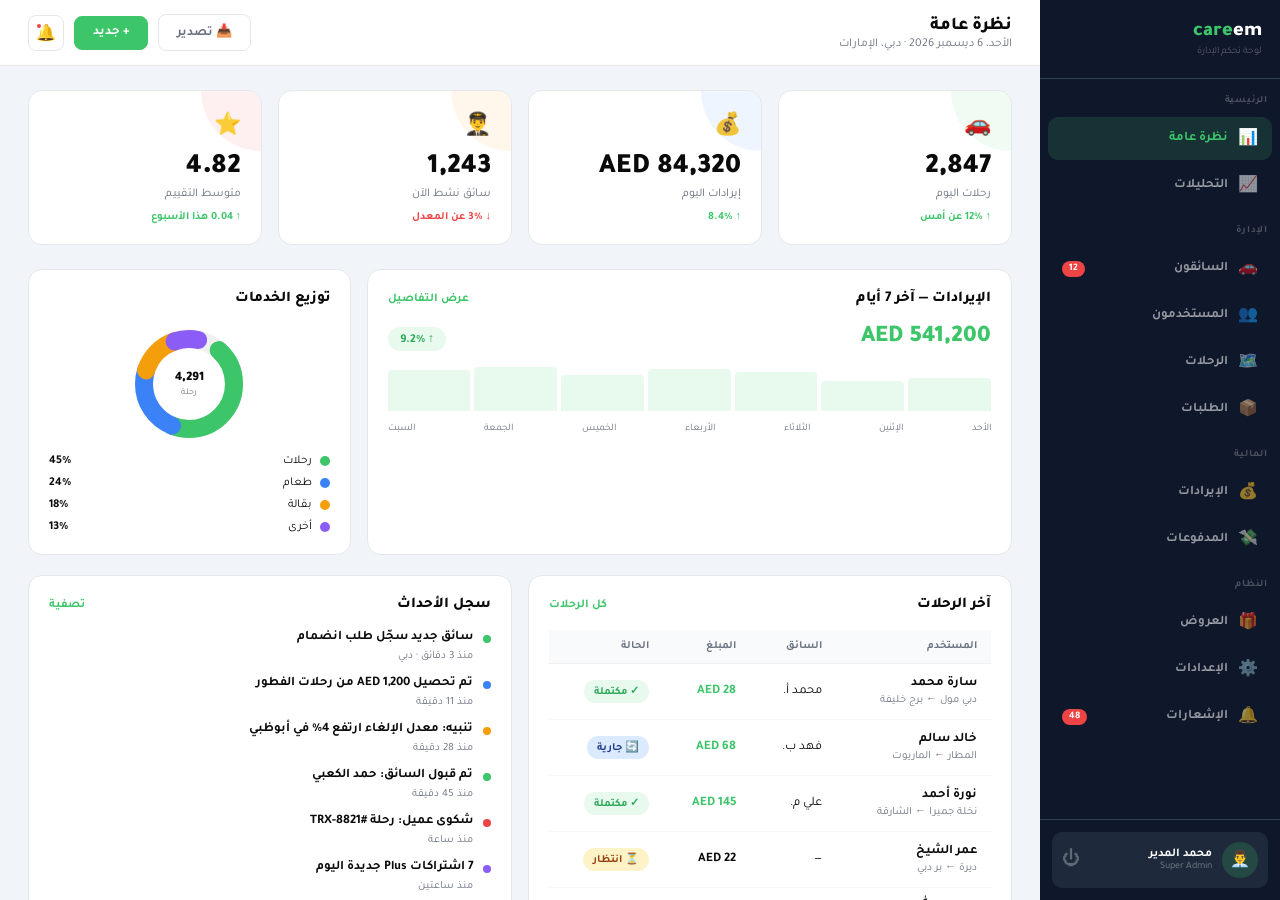
==== admin_dashboard.html @ 0f1fc8d1 "Rebrand from Careem to TaxiTN across all files" ====
<!DOCTYPE html>
<html lang="ar" dir="rtl">

<head>
  <meta charset="UTF-8">
  <meta name="viewport" content="width=device-width, initial-scale=1.0">
  <title>TaxiTN — لوحة تحكم الإدارة</title>
  <link href="https://fonts.googleapis.com/css2?family=Tajawal:wght@400;500;700;800;900&display=swap" rel="stylesheet">
  <style>
    :root {
      --g: #3DC56A;
      --gd: #2aa855;
      --gl: #e8f9ee;
      --bk: #0a0a0a;
      --gr: #6b7280;
      --lt: #f8fafc;
      --wh: #fff;
      --sb: #0f172a;
      --sb2: #1e293b;
      --sb3: #334155;
      --blue: #3b82f6;
      --amber: #f59e0b;
      --red: #ef4444;
      --pu: #8b5cf6;
    }

    * {
      margin: 0;
      padding: 0;
      box-sizing: border-box;
    }

    body {
      font-family: 'Tajawal', sans-serif;
      background: #f1f5f9;
      color: var(--bk);
      display: flex;
      height: 100vh;
      overflow: hidden;
    }

    /* SIDEBAR */
    .sidebar {
      width: 240px;
      background: var(--sb);
      display: flex;
      flex-direction: column;
      flex-shrink: 0;
      overflow-y: auto;
    }

    .sb-logo {
      padding: 20px 18px;
      border-bottom: 1px solid var(--sb3);
    }

    .sb-logo .logo {
      font-size: 20px;
      font-weight: 900;
      color: var(--g);
    }

    .sb-logo .logo span {
      color: #fff;
    }

    .sb-logo small {
      display: block;
      font-size: 10px;
      color: rgba(255, 255, 255, .3);
      margin-top: 2px;
    }

    .sb-section {
      padding: 16px 12px 8px;
      font-size: 10px;
      font-weight: 700;
      color: rgba(255, 255, 255, .25);
      text-transform: uppercase;
      letter-spacing: .8px;
    }

    .sb-item {
      display: flex;
      align-items: center;
      gap: 10px;
      padding: 10px 14px;
      cursor: pointer;
      border-radius: 10px;
      margin: 2px 8px;
      color: rgba(255, 255, 255, .55);
      font-size: 13px;
      font-weight: 600;
      transition: all .2s;
    }

    .sb-item:hover {
      background: var(--sb2);
      color: #fff;
    }

    .sb-item.active {
      background: rgba(61, 197, 106, .15);
      color: var(--g);
    }

    .sb-icon {
      font-size: 16px;
      width: 20px;
      text-align: center;
    }

    .sb-badge {
      margin-right: auto;
      background: #ef4444;
      color: #fff;
      font-size: 10px;
      font-weight: 700;
      padding: 2px 7px;
      border-radius: 50px;
    }

    .sb-bottom {
      margin-top: auto;
      padding: 12px;
      border-top: 1px solid var(--sb3);
    }

    .admin-card {
      display: flex;
      align-items: center;
      gap: 10px;
      padding: 10px;
      background: var(--sb2);
      border-radius: 10px;
    }

    .admin-av {
      width: 36px;
      height: 36px;
      border-radius: 50%;
      background: rgba(61, 197, 106, .2);
      display: flex;
      align-items: center;
      justify-content: center;
      font-size: 16px;
    }

    .admin-info {
      flex: 1;
    }

    .admin-info .an {
      font-size: 12px;
      font-weight: 700;
      color: #fff;
    }

    .admin-info .ar {
      font-size: 10px;
      color: rgba(255, 255, 255, .4);
    }

    /* MAIN */
    .main {
      flex: 1;
      overflow-y: auto;
      display: flex;
      flex-direction: column;
    }

    /* TOPBAR */
    .topbar {
      background: #fff;
      padding: 14px 28px;
      border-bottom: 1px solid #e5e7eb;
      display: flex;
      align-items: center;
      gap: 16px;
      flex-shrink: 0;
      position: sticky;
      top: 0;
      z-index: 10;
    }

    .tb-title {
      font-size: 18px;
      font-weight: 800;
    }

    .tb-sub {
      font-size: 12px;
      color: var(--gr);
    }

    .tb-right {
      margin-right: auto;
      display: flex;
      align-items: center;
      gap: 10px;
    }

    .tb-btn {
      padding: 8px 18px;
      border-radius: 8px;
      border: 1.5px solid #e5e7eb;
      background: #fff;
      font-family: 'Tajawal', sans-serif;
      font-size: 13px;
      font-weight: 700;
      cursor: pointer;
      color: var(--gr);
      transition: all .2s;
    }

    .tb-btn:hover {
      border-color: var(--g);
      color: var(--g);
    }

    .tb-btn.primary {
      background: var(--g);
      color: #fff;
      border-color: var(--g);
    }

    .tb-btn.primary:hover {
      background: var(--gd);
    }

    .notif-btn {
      width: 36px;
      height: 36px;
      border-radius: 8px;
      border: 1.5px solid #e5e7eb;
      background: #fff;
      cursor: pointer;
      display: flex;
      align-items: center;
      justify-content: center;
      font-size: 16px;
      position: relative;
    }

    .notif-dot {
      position: absolute;
      top: 6px;
      left: 6px;
      width: 8px;
      height: 8px;
      border-radius: 50%;
      background: #ef4444;
      border: 2px solid #fff;
    }

    /* CONTENT */
    .content {
      padding: 24px 28px;
      flex: 1;
    }

    /* PANELS */
    .panel {
      display: none;
    }

    .panel.active {
      display: block;
    }

    /* KPI GRID */
    .kpi-grid {
      display: grid;
      grid-template-columns: repeat(4, 1fr);
      gap: 16px;
      margin-bottom: 24px;
    }

    .kpi {
      background: #fff;
      border-radius: 14px;
      padding: 20px;
      border: 1px solid #e5e7eb;
      position: relative;
      overflow: hidden;
    }

    .kpi::before {
      content: '';
      position: absolute;
      top: 0;
      right: 0;
      width: 60px;
      height: 60px;
      border-radius: 0 14px 0 60px;
      opacity: .08;
    }

    .kpi.green::before {
      background: var(--g);
    }

    .kpi.blue::before {
      background: var(--blue);
    }

    .kpi.amber::before {
      background: var(--amber);
    }

    .kpi.red::before {
      background: var(--red);
    }

    .kpi-icon {
      font-size: 22px;
      margin-bottom: 10px;
    }

    .kpi-val {
      font-size: 28px;
      font-weight: 900;
      margin-bottom: 2px;
    }

    .kpi-label {
      font-size: 12px;
      color: var(--gr);
      margin-bottom: 8px;
    }

    .kpi-delta {
      font-size: 11px;
      font-weight: 700;
    }

    .kpi-delta.up {
      color: var(--g);
    }

    .kpi-delta.dn {
      color: var(--red);
    }

    /* GRID 2 COL */
    .grid2 {
      display: grid;
      grid-template-columns: 1fr 1fr;
      gap: 16px;
      margin-bottom: 20px;
    }

    .grid3 {
      display: grid;
      grid-template-columns: 2fr 1fr;
      gap: 16px;
      margin-bottom: 20px;
    }

    /* CARD */
    .card {
      background: #fff;
      border-radius: 14px;
      padding: 20px;
      border: 1px solid #e5e7eb;
    }

    .card-header {
      display: flex;
      align-items: center;
      justify-content: space-between;
      margin-bottom: 16px;
    }

    .card-title {
      font-size: 15px;
      font-weight: 800;
    }

    .card-action {
      font-size: 12px;
      color: var(--g);
      cursor: pointer;
      font-weight: 700;
    }

    /* TABLE */
    table {
      width: 100%;
      border-collapse: collapse;
    }

    th {
      padding: 10px 14px;
      font-size: 11px;
      font-weight: 700;
      color: var(--gr);
      text-align: right;
      border-bottom: 1px solid #f0f0f0;
      text-transform: uppercase;
      background: var(--lt);
    }

    td {
      padding: 12px 14px;
      font-size: 13px;
      border-bottom: 1px solid #f8f8f8;
      vertical-align: middle;
    }

    tr:hover td {
      background: #fafafa;
    }

    tr:last-child td {
      border-bottom: none;
    }

    .tname {
      font-weight: 700;
    }

    .tsub {
      font-size: 11px;
      color: var(--gr);
    }

    /* STATUS BADGES */
    .badge {
      display: inline-flex;
      align-items: center;
      gap: 4px;
      padding: 4px 10px;
      border-radius: 20px;
      font-size: 11px;
      font-weight: 700;
    }

    .badge-green {
      background: var(--gl);
      color: var(--gd);
    }

    .badge-amber {
      background: #fef3c7;
      color: #92400e;
    }

    .badge-red {
      background: #fee2e2;
      color: #991b1b;
    }

    .badge-blue {
      background: #dbeafe;
      color: #1e3a8a;
    }

    .badge-gray {
      background: #f1f5f9;
      color: #475569;
    }

    .badge-dot {
      width: 6px;
      height: 6px;
      border-radius: 50%;
    }

    /* MINI CHART (pure CSS) */
    .mini-chart {
      display: flex;
      align-items: flex-end;
      gap: 4px;
      height: 60px;
      padding: 8px 0;
    }

    .bar {
      background: var(--gl);
      border-radius: 4px 4px 0 0;
      flex: 1;
      min-width: 8px;
      transition: all .3s;
      cursor: pointer;
      position: relative;
    }

    .bar:hover {
      background: var(--g);
    }

    .bar .bv {
      position: absolute;
      top: -18px;
      left: 50%;
      transform: translateX(-50%);
      font-size: 9px;
      font-weight: 700;
      color: var(--g);
      white-space: nowrap;
      display: none;
    }

    .bar:hover .bv {
      display: block;
    }

    /* LINE CHART */
    .line-chart {
      position: relative;
      height: 140px;
      margin: 8px 0;
    }

    .lc-svg {
      width: 100%;
      height: 100%;
    }

    /* ACTIVITY LIST */
    .act-list {
      display: flex;
      flex-direction: column;
      gap: 10px;
    }

    .act-item {
      display: flex;
      align-items: flex-start;
      gap: 10px;
    }

    .act-dot {
      width: 8px;
      height: 8px;
      border-radius: 50%;
      flex-shrink: 0;
      margin-top: 5px;
    }

    .act-info {
      flex: 1;
    }

    .act-info p {
      font-size: 13px;
      font-weight: 600;
      margin-bottom: 1px;
    }

    .act-info span {
      font-size: 11px;
      color: var(--gr);
    }

    /* DONUT */
    .donut-wrap {
      display: flex;
      align-items: center;
      gap: 20px;
    }

    .donut-legend {
      display: flex;
      flex-direction: column;
      gap: 8px;
    }

    .dl-item {
      display: flex;
      align-items: center;
      gap: 8px;
      font-size: 12px;
    }

    .dl-dot {
      width: 10px;
      height: 10px;
      border-radius: 50%;
    }

    /* SEARCH */
    .search-bar {
      display: flex;
      align-items: center;
      gap: 10px;
      margin-bottom: 16px;
    }

    .search-input {
      flex: 1;
      padding: 10px 14px;
      border: 1.5px solid #e5e7eb;
      border-radius: 10px;
      font-family: 'Tajawal', sans-serif;
      font-size: 13px;
      outline: none;
    }

    .search-input:focus {
      border-color: var(--g);
    }

    .filter-btn {
      padding: 10px 16px;
      border: 1.5px solid #e5e7eb;
      border-radius: 10px;
      background: #fff;
      font-family: 'Tajawal', sans-serif;
      font-size: 12px;
      font-weight: 700;
      cursor: pointer;
      color: var(--gr);
    }

    /* DRIVER DETAIL ROW */
    .drv-row {
      display: flex;
      align-items: center;
      gap: 12px;
    }

    .drv-av {
      width: 38px;
      height: 38px;
      border-radius: 50%;
      background: var(--gl);
      display: flex;
      align-items: center;
      justify-content: center;
      font-size: 16px;
      flex-shrink: 0;
    }

    /* ACTIONS */
    .action-dots {
      cursor: pointer;
      padding: 4px 10px;
      border-radius: 6px;
      font-size: 18px;
      color: var(--gr);
      transition: all .2s;
    }

    .action-dots:hover {
      background: var(--lt);
    }

    /* TABS */
    .inner-tabs {
      display: flex;
      gap: 4px;
      margin-bottom: 16px;
      border-bottom: 2px solid #f0f0f0;
      padding-bottom: 0;
    }

    .itab {
      padding: 10px 18px;
      font-family: 'Tajawal', sans-serif;
      font-size: 13px;
      font-weight: 700;
      cursor: pointer;
      color: var(--gr);
      border-bottom: 2px solid transparent;
      margin-bottom: -2px;
      transition: all .2s;
    }

    .itab.on {
      color: var(--g);
      border-bottom-color: var(--g);
    }

    /* FORM in panel */
    .fp-grid {
      display: grid;
      grid-template-columns: 1fr 1fr;
      gap: 14px;
      margin-bottom: 16px;
    }

    .fp {
      display: flex;
      flex-direction: column;
      gap: 5px;
    }

    .fp label {
      font-size: 12px;
      font-weight: 700;
      color: #374151;
    }

    .fp input,
    .fp select {
      padding: 10px 12px;
      border: 1.5px solid #e5e7eb;
      border-radius: 8px;
      font-family: 'Tajawal', sans-serif;
      font-size: 13px;
      outline: none;
    }

    .fp input:focus,
    .fp select:focus {
      border-color: var(--g);
    }

    /* TOAST */
    #toast {
      position: fixed;
      bottom: 20px;
      left: 50%;
      transform: translateX(-50%) translateY(70px);
      background: #111;
      color: #fff;
      padding: 10px 22px;
      border-radius: 50px;
      font-size: 13px;
      font-weight: 600;
      z-index: 9999;
      transition: transform .3s cubic-bezier(.34, 1.56, .64, 1);
    }

    #toast.show {
      transform: translateX(-50%) translateY(0);
    }
  </style>
</head>

<body>

  <div id="toast"></div>

  <!-- SIDEBAR -->
  <nav class="sidebar">
    <div class="sb-logo">
      <div class="logo">care<span>em</span></div>
      <small>لوحة تحكم الإدارة</small>
    </div>

    <div class="sb-section">الرئيسية</div>
    <div class="sb-item active" onclick="goPan(this,'overview')">
      <div class="sb-icon">📊</div>نظرة عامة
    </div>
    <div class="sb-item" onclick="goPan(this,'analytics')">
      <div class="sb-icon">📈</div>التحليلات
    </div>

    <div class="sb-section">الإدارة</div>
    <div class="sb-item" onclick="goPan(this,'drivers')">
      <div class="sb-icon">🚗</div>السائقون<div class="sb-badge">12</div>
    </div>
    <div class="sb-item" onclick="goPan(this,'riders')">
      <div class="sb-icon">👥</div>المستخدمون
    </div>
    <div class="sb-item" onclick="goPan(this,'trips')">
      <div class="sb-icon">🗺️</div>الرحلات
    </div>
    <div class="sb-item" onclick="goPan(this,'orders')">
      <div class="sb-icon">📦</div>الطلبات
    </div>

    <div class="sb-section">المالية</div>
    <div class="sb-item" onclick="goPan(this,'finance')">
      <div class="sb-icon">💰</div>الإيرادات
    </div>
    <div class="sb-item" onclick="goPan(this,'payouts')">
      <div class="sb-icon">💸</div>المدفوعات
    </div>

    <div class="sb-section">النظام</div>
    <div class="sb-item" onclick="goPan(this,'promotions')">
      <div class="sb-icon">🎁</div>العروض
    </div>
    <div class="sb-item" onclick="goPan(this,'settings')">
      <div class="sb-icon">⚙️</div>الإعدادات
    </div>
    <div class="sb-item" onclick="tip('سجل الأحداث — 48 حدث جديد')">
      <div class="sb-icon">🔔</div>الإشعارات<div class="sb-badge">48</div>
    </div>

    <div class="sb-bottom">
      <div class="admin-card">
        <div class="admin-av">👨‍💼</div>
        <div class="admin-info">
          <div class="an">محمد المدير</div>
          <div class="ar">Super Admin</div>
        </div>
        <span style="font-size:18px;color:rgba(255,255,255,.3);cursor:pointer" onclick="tip('تسجيل الخروج...')">⏻</span>
      </div>
    </div>
  </nav>

  <!-- MAIN -->
  <div class="main">

    <!-- TOP BAR -->
    <div class="topbar">
      <div>
        <div class="tb-title" id="panTitle">نظرة عامة</div>
        <div class="tb-sub" id="panDate">الأحد، 5 مايو 2025 · دبي، الإمارات</div>
      </div>
      <div class="tb-right">
        <button class="tb-btn" onclick="tip('تصدير التقرير كـ PDF...')">📥 تصدير</button>
        <button class="tb-btn primary" onclick="tip('إضافة سائق جديد يدوياً')">+ جديد</button>
        <button class="notif-btn" onclick="tip('48 إشعار جديد')">🔔<div class="notif-dot"></div></button>
      </div>
    </div>

    <div class="content">

      <!-- ═══ OVERVIEW ═══ -->
      <div class="panel active" id="pan-overview">
        <div class="kpi-grid">
          <div class="kpi green">
            <div class="kpi-icon">🚗</div>
            <div class="kpi-val">2,847</div>
            <div class="kpi-label">رحلات اليوم</div>
            <div class="kpi-delta up">↑ 12% عن أمس</div>
          </div>
          <div class="kpi blue">
            <div class="kpi-icon">💰</div>
            <div class="kpi-val">AED 84,320</div>
            <div class="kpi-label">إيرادات اليوم</div>
            <div class="kpi-delta up">↑ 8.4%</div>
          </div>
          <div class="kpi amber">
            <div class="kpi-icon">👨‍✈️</div>
            <div class="kpi-val">1,243</div>
            <div class="kpi-label">سائق نشط الآن</div>
            <div class="kpi-delta dn">↓ 3% عن المعدل</div>
          </div>
          <div class="kpi red">
            <div class="kpi-icon">⭐</div>
            <div class="kpi-val">4.82</div>
            <div class="kpi-label">متوسط التقييم</div>
            <div class="kpi-delta up">↑ 0.04 هذا الأسبوع</div>
          </div>
        </div>

        <div class="grid3">
          <div class="card">
            <div class="card-header">
              <div class="card-title">الإيرادات — آخر 7 أيام</div>
              <div class="card-action" onclick="goPan(null,'analytics')">عرض التفاصيل</div>
            </div>
            <div style="display:flex;justify-content:space-between;align-items:center;margin-bottom:6px">
              <span style="font-size:24px;font-weight:900;color:var(--g)">AED 541,200</span>
              <span
                style="font-size:12px;background:var(--gl);color:var(--gd);padding:4px 12px;border-radius:20px;font-weight:700">↑
                9.2%</span>
            </div>
            <div class="mini-chart" id="revenueChart"></div>
            <div style="display:flex;justify-content:space-between;font-size:10px;color:var(--gr);margin-top:4px">
              <span>الأحد</span><span>الإثنين</span><span>الثلاثاء</span><span>الأربعاء</span><span>الخميس</span><span>الجمعة</span><span>السبت</span>
            </div>
          </div>
          <div class="card">
            <div class="card-header">
              <div class="card-title">توزيع الخدمات</div>
            </div>
            <div class="donut-wrap" style="flex-direction:column;align-items:flex-start;gap:10px">
              <svg width="120" height="120" viewBox="0 0 120 120" style="margin:0 auto">
                <circle cx="60" cy="60" r="45" fill="none" stroke="#f0f0f0" stroke-width="18" />
                <circle cx="60" cy="60" r="45" fill="none" stroke="#3DC56A" stroke-width="18" stroke-dasharray="127 156"
                  stroke-dashoffset="39" stroke-linecap="round" />
                <circle cx="60" cy="60" r="45" fill="none" stroke="#3b82f6" stroke-width="18" stroke-dasharray="67 216"
                  stroke-dashoffset="-88" stroke-linecap="round" />
                <circle cx="60" cy="60" r="45" fill="none" stroke="#f59e0b" stroke-width="18" stroke-dasharray="42 241"
                  stroke-dashoffset="-155" stroke-linecap="round" />
                <circle cx="60" cy="60" r="45" fill="none" stroke="#8b5cf6" stroke-width="18" stroke-dasharray="24 259"
                  stroke-dashoffset="-197" stroke-linecap="round" />
                <text x="60" y="56" text-anchor="middle" font-size="13" font-weight="900" fill="#0a0a0a"
                  font-family="Tajawal">4,291</text>
                <text x="60" y="70" text-anchor="middle" font-size="9" fill="#6b7280" font-family="Tajawal">رحلة</text>
              </svg>
              <div class="donut-legend" style="width:100%">
                <div class="dl-item">
                  <div class="dl-dot" style="background:#3DC56A"></div><span
                    style="flex:1">رحلات</span><strong>45%</strong>
                </div>
                <div class="dl-item">
                  <div class="dl-dot" style="background:#3b82f6"></div><span
                    style="flex:1">طعام</span><strong>24%</strong>
                </div>
                <div class="dl-item">
                  <div class="dl-dot" style="background:#f59e0b"></div><span
                    style="flex:1">بقالة</span><strong>18%</strong>
                </div>
                <div class="dl-item">
                  <div class="dl-dot" style="background:#8b5cf6"></div><span
                    style="flex:1">أخرى</span><strong>13%</strong>
                </div>
              </div>
            </div>
          </div>
        </div>

        <div class="grid2">
          <div class="card">
            <div class="card-header">
              <div class="card-title">آخر الرحلات</div>
              <div class="card-action" onclick="goPan(null,'trips')">كل الرحلات</div>
            </div>
            <table>
              <thead>
                <tr>
                  <th>المستخدم</th>
                  <th>السائق</th>
                  <th>المبلغ</th>
                  <th>الحالة</th>
                </tr>
              </thead>
              <tbody>
                <tr>
                  <td>
                    <div class="tname">سارة محمد</div>
                    <div class="tsub">دبي مول ← برج خليفة</div>
                  </td>
                  <td>محمد أ.</td>
                  <td style="font-weight:700;color:var(--g)">AED 28</td>
                  <td><span class="badge badge-green">✓ مكتملة</span></td>
                </tr>
                <tr>
                  <td>
                    <div class="tname">خالد سالم</div>
                    <div class="tsub">المطار ← الماريوت</div>
                  </td>
                  <td>فهد ب.</td>
                  <td style="font-weight:700;color:var(--g)">AED 68</td>
                  <td><span class="badge badge-blue">🔄 جارية</span></td>
                </tr>
                <tr>
                  <td>
                    <div class="tname">نورة أحمد</div>
                    <div class="tsub">نخلة جميرا ← الشارقة</div>
                  </td>
                  <td>علي م.</td>
                  <td style="font-weight:700;color:var(--g)">AED 145</td>
                  <td><span class="badge badge-green">✓ مكتملة</span></td>
                </tr>
                <tr>
                  <td>
                    <div class="tname">عمر الشيخ</div>
                    <div class="tsub">ديرة ← بر دبي</div>
                  </td>
                  <td>—</td>
                  <td style="font-weight:700">AED 22</td>
                  <td><span class="badge badge-amber">⏳ انتظار</span></td>
                </tr>
                <tr>
                  <td>
                    <div class="tname">ريم عبدالله</div>
                    <div class="tsub">JBR ← داون تاون</div>
                  </td>
                  <td>سعيد ز.</td>
                  <td style="font-weight:700;color:var(--red)">AED 34</td>
                  <td><span class="badge badge-red">✕ ملغاة</span></td>
                </tr>
              </tbody>
            </table>
          </div>
          <div class="card">
            <div class="card-header">
              <div class="card-title">سجل الأحداث</div>
              <div class="card-action" onclick="tip('تصفية الأحداث')">تصفية</div>
            </div>
            <div class="act-list">
              <div class="act-item">
                <div class="act-dot" style="background:var(--g)"></div>
                <div class="act-info">
                  <p>سائق جديد سجّل طلب انضمام</p><span>منذ 3 دقائق · دبي</span>
                </div>
              </div>
              <div class="act-item">
                <div class="act-dot" style="background:var(--blue)"></div>
                <div class="act-info">
                  <p>تم تحصيل AED 1,200 من رحلات الفطور</p><span>منذ 11 دقيقة</span>
                </div>
              </div>
              <div class="act-item">
                <div class="act-dot" style="background:var(--amber)"></div>
                <div class="act-info">
                  <p>تنبيه: معدل الإلغاء ارتفع 4% في أبوظبي</p><span>منذ 28 دقيقة</span>
                </div>
              </div>
              <div class="act-item">
                <div class="act-dot" style="background:var(--g)"></div>
                <div class="act-info">
                  <p>تم قبول السائق: حمد الكعبي</p><span>منذ 45 دقيقة</span>
                </div>
              </div>
              <div class="act-item">
                <div class="act-dot" style="background:var(--red)"></div>
                <div class="act-info">
                  <p>شكوى عميل: رحلة #TRX-8821</p><span>منذ ساعة</span>
                </div>
              </div>
              <div class="act-item">
                <div class="act-dot" style="background:var(--pu)"></div>
                <div class="act-info">
                  <p>7 اشتراكات Plus جديدة اليوم</p><span>منذ ساعتين</span>
                </div>
              </div>
            </div>
          </div>
        </div>
      </div>

      <!-- ═══ DRIVERS ═══ -->
      <div class="panel" id="pan-drivers">
        <div style="display:grid;grid-template-columns:repeat(4,1fr);gap:12px;margin-bottom:20px">
          <div class="kpi green">
            <div class="kpi-icon">✅</div>
            <div class="kpi-val">1,243</div>
            <div class="kpi-label">سائق نشط</div>
          </div>
          <div class="kpi amber">
            <div class="kpi-icon">⏳</div>
            <div class="kpi-val">47</div>
            <div class="kpi-label">بانتظار المراجعة</div>
          </div>
          <div class="kpi red">
            <div class="kpi-icon">🚫</div>
            <div class="kpi-val">12</div>
            <div class="kpi-label">موقوف</div>
          </div>
          <div class="kpi blue">
            <div class="kpi-icon">📋</div>
            <div class="kpi-val">8</div>
            <div class="kpi-label">وثائق منتهية</div>
          </div>
        </div>

        <div class="inner-tabs">
          <div class="itab on" onclick="filterDrv(this,'all')">الكل (1,310)</div>
          <div class="itab" onclick="filterDrv(this,'pending')">بانتظار القبول (47)</div>
          <div class="itab" onclick="filterDrv(this,'active')">نشط (1,243)</div>
          <div class="itab" onclick="filterDrv(this,'suspended')">موقوف (12)</div>
          <div class="itab" onclick="filterDrv(this,'expired')">وثائق منتهية (8)</div>
        </div>

        <div class="search-bar">
          <input class="search-input" placeholder="🔍 ابحث باسم السائق أو رقم الهاتف أو اللوحة..." id="drvSearch"
            oninput="renderDrivers()">
          <button class="filter-btn" onclick="tip('فتح خيارات التصفية')">🔧 تصفية</button>
          <button class="filter-btn" onclick="tip('تصدير قائمة السائقين')">📥 تصدير</button>
        </div>

        <div class="card" style="padding:0;overflow:hidden">
          <table>
            <thead>
              <tr>
                <th>السائق</th>
                <th>المركبة</th>
                <th>التقييم</th>
                <th>الرحلات</th>
                <th>الأرباح (هذا الشهر)</th>
                <th>الحالة</th>
                <th>إجراء</th>
              </tr>
            </thead>
            <tbody id="drvTable"></tbody>
          </table>
        </div>
      </div>

      <!-- ═══ TRIPS ═══ -->
      <div class="panel" id="pan-trips">
        <div style="display:grid;grid-template-columns:repeat(4,1fr);gap:12px;margin-bottom:20px">
          <div class="kpi green">
            <div class="kpi-icon">✅</div>
            <div class="kpi-val">2,847</div>
            <div class="kpi-label">مكتملة اليوم</div>
          </div>
          <div class="kpi blue">
            <div class="kpi-icon">🔄</div>
            <div class="kpi-val">142</div>
            <div class="kpi-label">جارية الآن</div>
          </div>
          <div class="kpi amber">
            <div class="kpi-icon">⏳</div>
            <div class="kpi-val">23</div>
            <div class="kpi-label">بانتظار سائق</div>
          </div>
          <div class="kpi red">
            <div class="kpi-icon">✕</div>
            <div class="kpi-val">89</div>
            <div class="kpi-label">ملغاة</div>
          </div>
        </div>
        <div class="search-bar">
          <input class="search-input" placeholder="🔍 ابحث برقم الرحلة أو اسم المستخدم...">
          <button class="filter-btn" onclick="tip('تصفية حسب التاريخ')">📅 التاريخ</button>
          <button class="filter-btn" onclick="tip('تصفية حسب المدينة')">🏙 المدينة</button>
        </div>
        <div class="card" style="padding:0;overflow:hidden">
          <table>
            <thead>
              <tr>
                <th>رقم الرحلة</th>
                <th>المستخدم</th>
                <th>السائق</th>
                <th>من → إلى</th>
                <th>المسافة</th>
                <th>المبلغ</th>
                <th>الحالة</th>
              </tr>
            </thead>
            <tbody>
              <tr>
                <td style="font-family:monospace;color:var(--gr)">#TRX-9142</td>
                <td>سارة محمد</td>
                <td>محمد الأحمدي</td>
                <td style="font-size:12px">دبي مول → برج خليفة</td>
                <td>2.1 كم</td>
                <td style="font-weight:700;color:var(--g)">AED 28</td>
                <td><span class="badge badge-green">مكتملة</span></td>
              </tr>
              <tr>
                <td style="font-family:monospace;color:var(--gr)">#TRX-9141</td>
                <td>خالد سالم</td>
                <td>فهد البلوشي</td>
                <td style="font-size:12px">المطار → الماريوت</td>
                <td>18.4 كم</td>
                <td style="font-weight:700;color:var(--g)">AED 68</td>
                <td><span class="badge badge-blue">جارية</span></td>
              </tr>
              <tr>
                <td style="font-family:monospace;color:var(--gr)">#TRX-9140</td>
                <td>نورة أحمد</td>
                <td>علي المنصور</td>
                <td style="font-size:12px">نخلة جميرا → الشارقة</td>
                <td>38.7 كم</td>
                <td style="font-weight:700;color:var(--g)">AED 145</td>
                <td><span class="badge badge-green">مكتملة</span></td>
              </tr>
              <tr>
                <td style="font-family:monospace;color:var(--gr)">#TRX-9139</td>
                <td>عمر الشيخ</td>
                <td>—</td>
                <td style="font-size:12px">ديرة → بر دبي</td>
                <td>5.2 كم</td>
                <td style="font-weight:700">AED 22</td>
                <td><span class="badge badge-amber">انتظار</span></td>
              </tr>
              <tr>
                <td style="font-family:monospace;color:var(--gr)">#TRX-9138</td>
                <td>ريم عبدالله</td>
                <td>سعيد الزهراني</td>
                <td style="font-size:12px">JBR → داون تاون</td>
                <td>8.9 كم</td>
                <td style="font-weight:700;color:var(--red)">AED 34</td>
                <td><span class="badge badge-red">ملغاة</span></td>
              </tr>
            </tbody>
          </table>
        </div>
      </div>

      <!-- ═══ FINANCE ═══ -->
      <div class="panel" id="pan-finance">
        <div style="display:grid;grid-template-columns:repeat(4,1fr);gap:12px;margin-bottom:20px">
          <div class="kpi green">
            <div class="kpi-icon">💰</div>
            <div class="kpi-val">AED 2.1M</div>
            <div class="kpi-label">إيرادات الشهر</div>
            <div class="kpi-delta up">↑ 14.2%</div>
          </div>
          <div class="kpi blue">
            <div class="kpi-icon">💸</div>
            <div class="kpi-val">AED 1.47M</div>
            <div class="kpi-label">مدفوعات السائقين</div>
          </div>
          <div class="kpi amber">
            <div class="kpi-icon">📊</div>
            <div class="kpi-val">AED 630K</div>
            <div class="kpi-label">صافي الربح</div>
            <div class="kpi-delta up">↑ 8.1%</div>
          </div>
          <div class="kpi red">
            <div class="kpi-icon">⚠️</div>
            <div class="kpi-val">AED 12,400</div>
            <div class="kpi-label">المبالغ المسترجعة</div>
            <div class="kpi-delta dn">↑ 2.3%</div>
          </div>
        </div>
        <div class="card">
          <div class="card-header">
            <div class="card-title">ملخص الإيرادات الشهرية</div>
            <div class="card-action" onclick="tip('تصدير التقرير المالي')">📥 تصدير</div>
          </div>
          <table>
            <thead>
              <tr>
                <th>الخدمة</th>
                <th>عدد المعاملات</th>
                <th>إجمالي الإيراد</th>
                <th>عمولة كريم</th>
                <th>النمو</th>
              </tr>
            </thead>
            <tbody>
              <tr>
                <td>
                  <div class="drv-row"><span>🚗</span>
                    <div>
                      <div class="tname">رحلات</div>
                    </div>
                  </div>
                </td>
                <td>84,210</td>
                <td style="font-weight:700;color:var(--g)">AED 945K</td>
                <td>AED 189K</td>
                <td><span class="badge badge-green">↑ 12%</span></td>
              </tr>
              <tr>
                <td>
                  <div class="drv-row"><span>🍔</span>
                    <div>
                      <div class="tname">طعام</div>
                    </div>
                  </div>
                </td>
                <td>42,800</td>
                <td style="font-weight:700;color:var(--g)">AED 687K</td>
                <td>AED 103K</td>
                <td><span class="badge badge-green">↑ 22%</span></td>
              </tr>
              <tr>
                <td>
                  <div class="drv-row"><span>🛒</span>
                    <div>
                      <div class="tname">بقالة</div>
                    </div>
                  </div>
                </td>
                <td>28,400</td>
                <td style="font-weight:700;color:var(--g)">AED 312K</td>
                <td>AED 47K</td>
                <td><span class="badge badge-green">↑ 35%</span></td>
              </tr>
              <tr>
                <td>
                  <div class="drv-row"><span>⭐</span>
                    <div>
                      <div class="tname">Plus اشتراكات</div>
                    </div>
                  </div>
                </td>
                <td>3,200</td>
                <td style="font-weight:700;color:var(--g)">AED 156K</td>
                <td>AED 156K</td>
                <td><span class="badge badge-green">↑ 8%</span></td>
              </tr>
              <tr style="font-weight:900">
                <td>الإجمالي</td>
                <td>158,610</td>
                <td style="color:var(--g);font-size:16px">AED 2.1M</td>
                <td>AED 495K</td>
                <td><span class="badge badge-green">↑ 14.2%</span></td>
              </tr>
            </tbody>
          </table>
        </div>
      </div>

      <!-- ═══ PROMOTIONS ═══ -->
      <div class="panel" id="pan-promotions">
        <div class="card" style="margin-bottom:16px">
          <div class="card-header">
            <div class="card-title">إضافة عرض ترويجي</div>
          </div>
          <div class="fp-grid">
            <div class="fp"><label>اسم العرض</label><input type="text" placeholder="خصم رمضان 2025"></div>
            <div class="fp"><label>نوع الخصم</label><select>
                <option>نسبة مئوية %</option>
                <option>مبلغ ثابت AED</option>
                <option>توصيل مجاني</option>
              </select></div>
            <div class="fp"><label>قيمة الخصم</label><input type="number" placeholder="20"></div>
            <div class="fp"><label>كود الخصم</label><input type="text" placeholder="RAMADAN25"></div>
            <div class="fp"><label>تاريخ البداية</label><input type="date"></div>
            <div class="fp"><label>تاريخ النهاية</label><input type="date"></div>
            <div class="fp"><label>الخدمة</label><select>
                <option>الكل</option>
                <option>رحلات</option>
                <option>طعام</option>
                <option>بقالة</option>
              </select></div>
            <div class="fp"><label>الحد الأقصى للاستخدام</label><input type="number" placeholder="1000"></div>
          </div>
          <button class="tb-btn primary" onclick="tip('تم إنشاء العرض الترويجي بنجاح!')">+ إضافة العرض</button>
        </div>
        <div class="card" style="padding:0;overflow:hidden">
          <div class="card-header" style="padding:16px 20px">
            <div class="card-title">العروض الفعالة</div>
          </div>
          <table>
            <thead>
              <tr>
                <th>الكود</th>
                <th>نوع الخصم</th>
                <th>الخدمة</th>
                <th>الاستخدام</th>
                <th>تنتهي في</th>
                <th>الحالة</th>
                <th>إجراء</th>
              </tr>
            </thead>
            <tbody>
              <tr>
                <td style="font-family:monospace;font-weight:700;color:var(--pu)">WELCOME50</td>
                <td>50%</td>
                <td>الكل</td>
                <td>8,420 / 10,000</td>
                <td>31 مايو</td>
                <td><span class="badge badge-green">فعّال</span></td>
                <td><span class="action-dots" onclick="tip('تعديل العرض WELCOME50')">⋮</span></td>
              </tr>
              <tr>
                <td style="font-family:monospace;font-weight:700;color:var(--pu)">FOOD30</td>
                <td>AED 30</td>
                <td>طعام</td>
                <td>2,100 / 5,000</td>
                <td>15 مايو</td>
                <td><span class="badge badge-green">فعّال</span></td>
                <td><span class="action-dots" onclick="tip('تعديل العرض FOOD30')">⋮</span></td>
              </tr>
              <tr>
                <td style="font-family:monospace;font-weight:700;color:var(--gr)">SUMMER22</td>
                <td>20%</td>
                <td>رحلات</td>
                <td>12,000 / 12,000</td>
                <td>منتهي</td>
                <td><span class="badge badge-gray">منتهي</span></td>
                <td><span class="action-dots" onclick="tip('إعادة تفعيل SUMMER22')">⋮</span></td>
              </tr>
            </tbody>
          </table>
        </div>
      </div>

      <!-- ═══ SETTINGS ═══ -->
      <div class="panel" id="pan-settings">
        <div class="grid2">
          <div class="card">
            <div class="card-title" style="margin-bottom:16px">إعدادات التسعير</div>
            <div class="fp-grid" style="grid-template-columns:1fr">
              <div class="fp"><label>سعر الكيلومتر — GO</label><input type="number" value="2.5" step="0.1"></div>
              <div class="fp"><label>سعر الكيلومتر — Business</label><input type="number" value="4.0" step="0.1"></div>
              <div class="fp"><label>رسوم الحجز الثابتة</label><input type="number" value="3" step="0.5"></div>
              <div class="fp"><label>الحد الأدنى للرحلة (AED)</label><input type="number" value="12"></div>
              <div class="fp"><label>عمولة كريم (%)</label><input type="number" value="20"></div>
            </div>
            <button class="tb-btn primary" onclick="tip('تم حفظ إعدادات التسعير')">💾 حفظ</button>
          </div>
          <div class="card">
            <div class="card-title" style="margin-bottom:16px">إعدادات النظام</div>
            <div class="fp-grid" style="grid-template-columns:1fr">
              <div class="fp"><label>الحد الأقصى للتوصيل (كم)</label><input type="number" value="50"></div>
              <div class="fp"><label>وقت انتهاء الطلب (دقائق)</label><input type="number" value="15"></div>
              <div class="fp"><label>تقييم إيقاف السائق</label><input type="number" value="3.5" step="0.1"></div>
              <div class="fp"><label>الوضع</label><select>
                  <option>إنتاج (Production)</option>
                  <option>اختبار (Staging)</option>
                </select></div>
            </div>
            <button class="tb-btn primary" onclick="tip('تم حفظ إعدادات النظام')">💾 حفظ</button>
          </div>
        </div>
      </div>

      <!-- ═══ ANALYTICS ═══ -->
      <div class="panel" id="pan-analytics">
        <div style="display:grid;grid-template-columns:repeat(3,1fr);gap:12px;margin-bottom:20px">
          <div class="kpi green">
            <div class="kpi-icon">📈</div>
            <div class="kpi-val">+14.2%</div>
            <div class="kpi-label">نمو الإيراد</div>
          </div>
          <div class="kpi blue">
            <div class="kpi-icon">👤</div>
            <div class="kpi-val">4,210</div>
            <div class="kpi-label">مستخدم جديد هذا الشهر</div>
          </div>
          <div class="kpi amber">
            <div class="kpi-icon">🔄</div>
            <div class="kpi-val">68%</div>
            <div class="kpi-label">معدل الاحتفاظ</div>
          </div>
        </div>
        <div class="card">
          <div class="card-header">
            <div class="card-title">الرحلات اليومية — آخر 30 يوم</div>
          </div>
          <div class="mini-chart" id="analyticsChart" style="height:100px"></div>
        </div>
        <div class="grid2" style="margin-top:16px">
          <div class="card">
            <div class="card-title" style="margin-bottom:14px">أعلى المناطق طلباً</div>
            <table>
              <thead>
                <tr>
                  <th>المنطقة</th>
                  <th>الرحلات</th>
                  <th>الإيراد</th>
                </tr>
              </thead>
              <tbody>
                <tr>
                  <td>داون تاون دبي</td>
                  <td>8,420</td>
                  <td style="color:var(--g);font-weight:700">AED 210K</td>
                </tr>
                <tr>
                  <td>دبي مارينا</td>
                  <td>6,100</td>
                  <td style="color:var(--g);font-weight:700">AED 162K</td>
                </tr>
                <tr>
                  <td>ديرة</td>
                  <td>4,800</td>
                  <td style="color:var(--g);font-weight:700">AED 96K</td>
                </tr>
                <tr>
                  <td>الشارقة</td>
                  <td>3,200</td>
                  <td style="color:var(--g);font-weight:700">AED 80K</td>
                </tr>
              </tbody>
            </table>
          </div>
          <div class="card">
            <div class="card-title" style="margin-bottom:14px">أوقات الذروة</div>
            <div class="mini-chart" id="peakChart" style="height:80px"></div>
            <div style="display:flex;justify-content:space-between;font-size:10px;color:var(--gr);margin-top:4px">
              <span>12ص</span><span>3ص</span><span>6ص</span><span>9ص</span><span>12ظ</span><span>3م</span><span>6م</span><span>9م</span>
            </div>
          </div>
        </div>
      </div>

      <!-- ═══ OTHER PANELS ═══ -->
      <div class="panel" id="pan-riders">
        <div class="card">
          <div class="card-title" style="margin-bottom:12px">المستخدمون</div>
          <p style="color:var(--gr);font-size:13px">إجمالي المستخدمين: 2,847,000+ · مستخدم جديد اليوم: 1,247</p>
          <div style="margin-top:20px">
            <table>
              <thead>
                <tr>
                  <th>المستخدم</th>
                  <th>الرحلات</th>
                  <th>إجمالي الإنفاق</th>
                  <th>آخر نشاط</th>
                  <th>الحالة</th>
                </tr>
              </thead>
              <tbody>
                <tr>
                  <td>
                    <div class="tname">سارة محمد</div>
                    <div class="tsub">sara@email.com</div>
                  </td>
                  <td>142</td>
                  <td style="font-weight:700;color:var(--g)">AED 4,820</td>
                  <td>منذ 5 دقائق</td>
                  <td><span class="badge badge-green">نشط</span></td>
                </tr>
                <tr>
                  <td>
                    <div class="tname">خالد العامري</div>
                    <div class="tsub">k.ameri@email.com</div>
                  </td>
                  <td>89</td>
                  <td style="font-weight:700;color:var(--g)">AED 2,340</td>
                  <td>منذ ساعة</td>
                  <td><span class="badge badge-green">نشط</span></td>
                </tr>
                <tr>
                  <td>
                    <div class="tname">ريم القاسمي</div>
                    <div class="tsub">reem@email.com</div>
                  </td>
                  <td>31</td>
                  <td style="font-weight:700;color:var(--g)">AED 890</td>
                  <td>منذ يومين</td>
                  <td><span class="badge badge-amber">غير نشط</span></td>
                </tr>
              </tbody>
            </table>
          </div>
        </div>
      </div>
      <div class="panel" id="pan-orders">
        <div class="card">
          <div class="card-title" style="margin-bottom:12px">طلبات الطعام والبقالة</div>
          <p style="color:var(--gr)">4,291 طلب اليوم — جار تحميل البيانات...</p>
        </div>
      </div>
      <div class="panel" id="pan-payouts">
        <div class="card">
          <div class="card-title" style="margin-bottom:12px">مدفوعات السائقين</div>
          <p style="color:var(--gr)">إجمالي المدفوع هذا الشهر: AED 1,470,000</p>
        </div>
      </div>

    </div>
  </div>

  <script>
    // ── PANEL NAVIGATION ──
    function goPan(btn, id) {
      document.querySelectorAll('.panel').forEach(p => p.classList.remove('active'));
      document.querySelectorAll('.sb-item').forEach(i => i.classList.remove('active'));
      document.getElementById('pan-' + id).classList.add('active');
      if (btn) btn.classList.add('active');
      const titles = { overview: 'نظرة عامة', drivers: 'إدارة السائقين', riders: 'المستخدمون', trips: 'الرحلات', orders: 'الطلبات', finance: 'الإيرادات والمالية', payouts: 'مدفوعات السائقين', promotions: 'العروض والكوبونات', settings: 'إعدادات النظام', analytics: 'التحليلات والتقارير' };
      document.getElementById('panTitle').textContent = titles[id] || id;
    }

    // ── DRIVER DATA ──
    const DRIVERS_DATA = [
      { name: 'محمد الأحمدي', phone: '0501234567', car: 'Toyota Camry 2023', plate: 'A-12345', rating: 4.95, trips: 1842, earnings: 8420, status: 'active' },
      { name: 'أحمد العلي', phone: '0559876543', car: 'Hyundai Sonata 2022', plate: 'B-67890', rating: 4.87, trips: 1210, earnings: 6100, status: 'active' },
      { name: 'عمر الحسن', phone: '0521111222', car: 'Nissan Altima 2021', plate: 'C-11111', rating: 4.92, trips: 980, earnings: 5200, status: 'active' },
      { name: 'فيصل النعيمي', phone: '0541234987', car: 'Kia Sportage 2023', plate: 'D-22222', rating: 4.78, trips: 420, earnings: 2400, status: 'pending' },
      { name: 'حمد الكعبي', phone: '0565432100', car: 'Lexus ES 2022', plate: 'E-33333', rating: 4.98, trips: 2100, earnings: 9800, status: 'active' },
      { name: 'سعيد الزهراني', phone: '0587654321', car: 'Toyota Corolla 2020', plate: 'F-44444', rating: 3.2, trips: 210, earnings: 1200, status: 'suspended' },
      { name: 'يوسف المنصوري', phone: '0501122334', car: 'Mitsubishi Pajero 2022', plate: 'G-55555', rating: 4.82, trips: 670, earnings: 4100, status: 'pending' },
      { name: 'عبدالله الشحي', phone: '0509988776', car: 'Honda Accord 2021', plate: 'H-66666', rating: 4.89, trips: 1430, earnings: 7200, status: 'active' },
    ];

    let drvFilter = 'all';
    function filterDrv(el, f) {
      document.querySelectorAll('.itab').forEach(t => t.classList.remove('on'));
      el.classList.add('on');
      drvFilter = f; renderDrivers();
    }

    function renderDrivers() {
      const q = (document.getElementById('drvSearch')?.value || '').toLowerCase();
      let rows = DRIVERS_DATA.filter(d => {
        if (drvFilter !== 'all' && d.status !== drvFilter) return false;
        return !q || (d.name.includes(q) || d.phone.includes(q) || d.plate.toLowerCase().includes(q));
      });
      const statusMap = { active: '<span class="badge badge-green">● نشط</span>', pending: '<span class="badge badge-amber">⏳ مراجعة</span>', suspended: '<span class="badge badge-red">🚫 موقوف</span>', expired: '<span class="badge badge-gray">⚠️ وثائق</span>' };
      const actMap = {
        active: `<button onclick="tip('تم تعليق السائق مؤقتاً')" style="color:#ef4444;background:none;border:none;cursor:pointer;font-size:12px;font-weight:700">تعليق</button>`,
        pending: `<button onclick="acceptDrv(this)" style="color:var(--g);background:none;border:none;cursor:pointer;font-size:12px;font-weight:700">✓ قبول</button>`,
        suspended: `<button onclick="tip('تم رفع الإيقاف')" style="color:var(--blue);background:none;border:none;cursor:pointer;font-size:12px;font-weight:700">رفع الإيقاف</button>`
      };
      document.getElementById('drvTable').innerHTML = rows.map(d => `
    <tr>
      <td><div class="drv-row"><div class="drv-av">${d.status === 'active' ? '✅' : d.status === 'pending' ? '⏳' : '🚫'}</div><div><div class="tname">${d.name}</div><div class="tsub">${d.phone}</div></div></div></td>
      <td><div class="tname">${d.car}</div><div class="tsub">${d.plate}</div></td>
      <td><strong>⭐ ${d.rating}</strong></td>
      <td>${d.trips.toLocaleString()}</td>
      <td style="font-weight:700;color:var(--g)">AED ${d.earnings.toLocaleString()}</td>
      <td>${statusMap[d.status] || ''}</td>
      <td>${actMap[d.status] || '<span class="action-dots" onclick="tip(\'عرض التفاصيل\')">⋮</span>'}</td>
    </tr>`).join('');
    }
    renderDrivers();

    function acceptDrv(btn) {
      const row = btn.closest('tr');
      row.querySelector('.badge').outerHTML = '<span class="badge badge-green">● نشط</span>';
      btn.outerHTML = '<button style="color:#ef4444;background:none;border:none;cursor:pointer;font-size:12px;font-weight:700">تعليق</button>';
      tip('تم قبول السائق وتفعيل حسابه ✅');
    }

    // ── CHARTS ──
    function makeBarChart(id, data, color) {
      const el = document.getElementById(id);
      if (!el) return;
      const max = Math.max(...data);
      el.innerHTML = data.map((v, i) => `<div class="bar" style="height:${(v / max) * 100}%;background:${color || 'var(--gl)'}"><div class="bv">${v}</div></div>`).join('');
    }
    makeBarChart('revenueChart', [72, 65, 84, 91, 78, 95, 88]);
    makeBarChart('analyticsChart', [60, 72, 55, 80, 90, 75, 85, 88, 92, 78, 82, 95, 88, 76, 84, 90, 72, 85, 91, 87, 94, 88, 76, 82, 90, 85, 88, 92, 95, 84]);
    makeBarChart('peakChart', [12, 8, 6, 10, 28, 45, 62, 75, 68, 55, 48, 62, 80, 72, 60, 55, 70, 82, 90, 85, 75, 60, 45, 30], '#dbeafe');

    // ── TOAST ──
    function tip(msg) {
      const t = document.getElementById('toast');
      t.textContent = msg; t.classList.add('show');
      clearTimeout(t._x); t._x = setTimeout(() => t.classList.remove('show'), 3200);
    }

    // Set date
    const d = new Date();
    document.getElementById('panDate').textContent = d.toLocaleDateString('ar-AE', { weekday: 'long', year: 'numeric', month: 'long', day: 'numeric' }) + ' · دبي، الإمارات';
  </script>
</body>

</html>
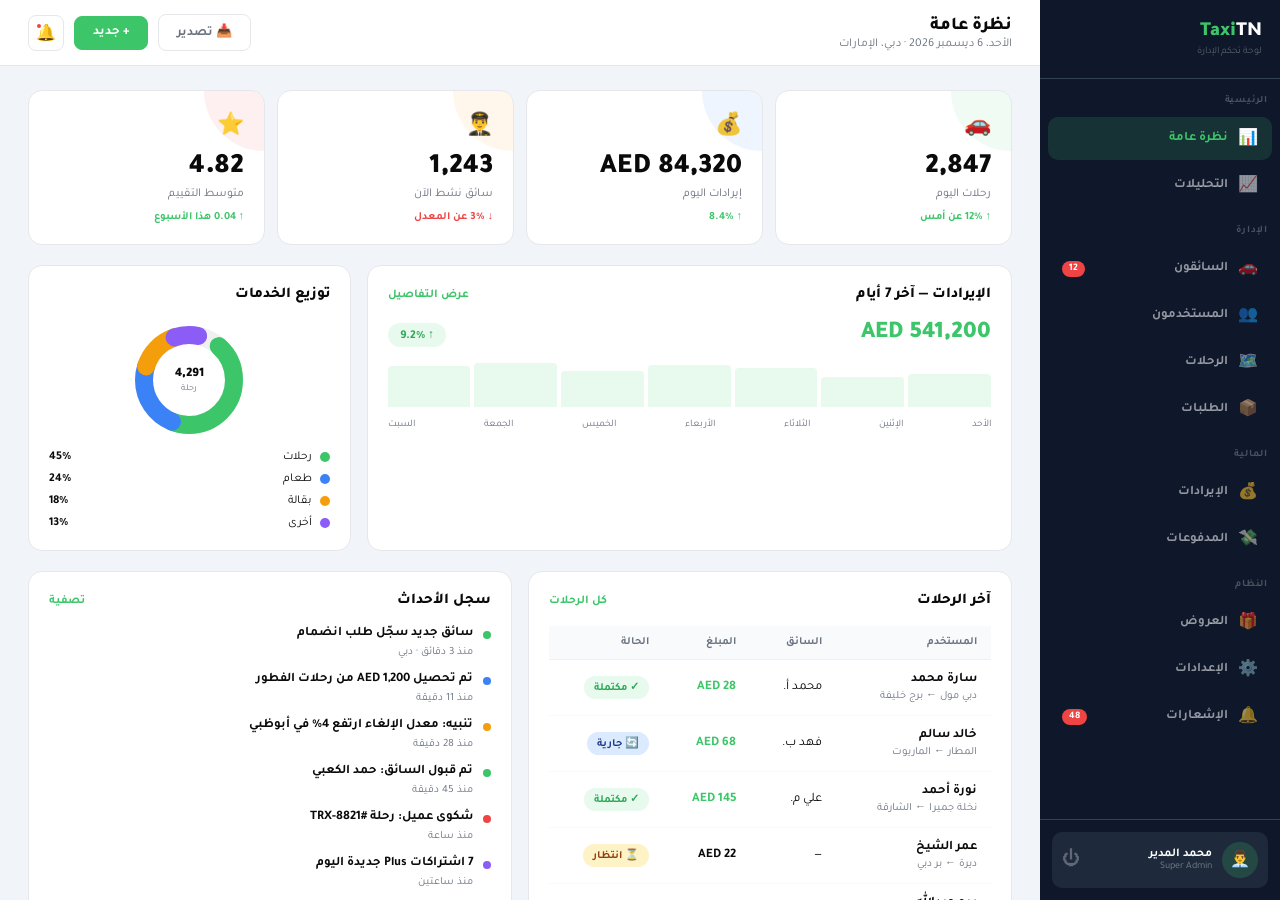
==== commit 12c4432e: "Refactor admin_dashboard.html: extract CSS to external file, fix Careem branding" ====
--- a/admin_dashboard.html
+++ b/admin_dashboard.html
@@ -728,6 +728,7 @@
       transform: translateX(-50%) translateY(0);
     }
   </style>
+  <link rel="stylesheet" href="css/admin_dashboard.css">
 </head>
 
 <body>
@@ -737,7 +738,7 @@
   <!-- SIDEBAR -->
   <nav class="sidebar">
     <div class="sb-logo">
-      <div class="logo">care<span>em</span></div>
+      <div class="logo">Taxi<span>TN</span></div>
       <small>لوحة تحكم الإدارة</small>
     </div>
 
@@ -921,7 +922,7 @@
                     <div class="tsub">دبي مول ← برج خليفة</div>
                   </td>
                   <td>محمد أ.</td>
-                  <td style="font-weight:700;color:var(--g)">AED 28</td>
+                  <td class="td-amount-green">AED 28</td>
                   <td><span class="badge badge-green">✓ مكتملة</span></td>
                 </tr>
                 <tr>
@@ -930,7 +931,7 @@
                     <div class="tsub">المطار ← الماريوت</div>
                   </td>
                   <td>فهد ب.</td>
-                  <td style="font-weight:700;color:var(--g)">AED 68</td>
+                  <td class="td-amount-green">AED 68</td>
                   <td><span class="badge badge-blue">🔄 جارية</span></td>
                 </tr>
                 <tr>
@@ -939,7 +940,7 @@
                     <div class="tsub">نخلة جميرا ← الشارقة</div>
                   </td>
                   <td>علي م.</td>
-                  <td style="font-weight:700;color:var(--g)">AED 145</td>
+                  <td class="td-amount-green">AED 145</td>
                   <td><span class="badge badge-green">✓ مكتملة</span></td>
                 </tr>
                 <tr>
@@ -948,7 +949,7 @@
                     <div class="tsub">ديرة ← بر دبي</div>
                   </td>
                   <td>—</td>
-                  <td style="font-weight:700">AED 22</td>
+                  <td class="td-amount">AED 22</td>
                   <td><span class="badge badge-amber">⏳ انتظار</span></td>
                 </tr>
                 <tr>
@@ -957,7 +958,7 @@
                     <div class="tsub">JBR ← داون تاون</div>
                   </td>
                   <td>سعيد ز.</td>
-                  <td style="font-weight:700;color:var(--red)">AED 34</td>
+                  <td class="td-amount-red">AED 34</td>
                   <td><span class="badge badge-red">✕ ملغاة</span></td>
                 </tr>
               </tbody>
@@ -970,37 +971,37 @@
             </div>
             <div class="act-list">
               <div class="act-item">
-                <div class="act-dot" style="background:var(--g)"></div>
+                <div class="act-dot act-dot-green"></div>
                 <div class="act-info">
                   <p>سائق جديد سجّل طلب انضمام</p><span>منذ 3 دقائق · دبي</span>
                 </div>
               </div>
               <div class="act-item">
-                <div class="act-dot" style="background:var(--blue)"></div>
+                <div class="act-dot act-dot-blue"></div>
                 <div class="act-info">
                   <p>تم تحصيل AED 1,200 من رحلات الفطور</p><span>منذ 11 دقيقة</span>
                 </div>
               </div>
               <div class="act-item">
-                <div class="act-dot" style="background:var(--amber)"></div>
+                <div class="act-dot act-dot-amber"></div>
                 <div class="act-info">
                   <p>تنبيه: معدل الإلغاء ارتفع 4% في أبوظبي</p><span>منذ 28 دقيقة</span>
                 </div>
               </div>
               <div class="act-item">
-                <div class="act-dot" style="background:var(--g)"></div>
+                <div class="act-dot act-dot-green"></div>
                 <div class="act-info">
                   <p>تم قبول السائق: حمد الكعبي</p><span>منذ 45 دقيقة</span>
                 </div>
               </div>
               <div class="act-item">
-                <div class="act-dot" style="background:var(--red)"></div>
+                <div class="act-dot act-dot-red"></div>
                 <div class="act-info">
                   <p>شكوى عميل: رحلة #TRX-8821</p><span>منذ ساعة</span>
                 </div>
               </div>
               <div class="act-item">
-                <div class="act-dot" style="background:var(--pu)"></div>
+                <div class="act-dot act-dot-purple"></div>
                 <div class="act-info">
                   <p>7 اشتراكات Plus جديدة اليوم</p><span>منذ ساعتين</span>
                 </div>
@@ -1012,7 +1013,7 @@
 
       <!-- ═══ DRIVERS ═══ -->
       <div class="panel" id="pan-drivers">
-        <div style="display:grid;grid-template-columns:repeat(4,1fr);gap:12px;margin-bottom:20px">
+        <div class="kpi-grid">
           <div class="kpi green">
             <div class="kpi-icon">✅</div>
             <div class="kpi-val">1,243</div>
@@ -1070,7 +1071,7 @@
 
       <!-- ═══ TRIPS ═══ -->
       <div class="panel" id="pan-trips">
-        <div style="display:grid;grid-template-columns:repeat(4,1fr);gap:12px;margin-bottom:20px">
+        <div class="kpi-grid">
           <div class="kpi green">
             <div class="kpi-icon">✅</div>
             <div class="kpi-val">2,847</div>
@@ -1117,7 +1118,7 @@
                 <td>محمد الأحمدي</td>
                 <td style="font-size:12px">دبي مول → برج خليفة</td>
                 <td>2.1 كم</td>
-                <td style="font-weight:700;color:var(--g)">AED 28</td>
+                <td class="td-amount-green">AED 28</td>
                 <td><span class="badge badge-green">مكتملة</span></td>
               </tr>
               <tr>
@@ -1126,7 +1127,7 @@
                 <td>فهد البلوشي</td>
                 <td style="font-size:12px">المطار → الماريوت</td>
                 <td>18.4 كم</td>
-                <td style="font-weight:700;color:var(--g)">AED 68</td>
+                <td class="td-amount-green">AED 68</td>
                 <td><span class="badge badge-blue">جارية</span></td>
               </tr>
               <tr>
@@ -1135,7 +1136,7 @@
                 <td>علي المنصور</td>
                 <td style="font-size:12px">نخلة جميرا → الشارقة</td>
                 <td>38.7 كم</td>
-                <td style="font-weight:700;color:var(--g)">AED 145</td>
+                <td class="td-amount-green">AED 145</td>
                 <td><span class="badge badge-green">مكتملة</span></td>
               </tr>
               <tr>
@@ -1144,7 +1145,7 @@
                 <td>—</td>
                 <td style="font-size:12px">ديرة → بر دبي</td>
                 <td>5.2 كم</td>
-                <td style="font-weight:700">AED 22</td>
+                <td class="td-amount">AED 22</td>
                 <td><span class="badge badge-amber">انتظار</span></td>
               </tr>
               <tr>
@@ -1153,7 +1154,7 @@
                 <td>سعيد الزهراني</td>
                 <td style="font-size:12px">JBR → داون تاون</td>
                 <td>8.9 كم</td>
-                <td style="font-weight:700;color:var(--red)">AED 34</td>
+                <td class="td-amount-red">AED 34</td>
                 <td><span class="badge badge-red">ملغاة</span></td>
               </tr>
             </tbody>
@@ -1163,7 +1164,7 @@
 
       <!-- ═══ FINANCE ═══ -->
       <div class="panel" id="pan-finance">
-        <div style="display:grid;grid-template-columns:repeat(4,1fr);gap:12px;margin-bottom:20px">
+        <div class="kpi-grid">
           <div class="kpi green">
             <div class="kpi-icon">💰</div>
             <div class="kpi-val">AED 2.1M</div>
@@ -1213,7 +1214,7 @@
                   </div>
                 </td>
                 <td>84,210</td>
-                <td style="font-weight:700;color:var(--g)">AED 945K</td>
+                <td class="td-amount-green">AED 945K</td>
                 <td>AED 189K</td>
                 <td><span class="badge badge-green">↑ 12%</span></td>
               </tr>
@@ -1226,7 +1227,7 @@
                   </div>
                 </td>
                 <td>42,800</td>
-                <td style="font-weight:700;color:var(--g)">AED 687K</td>
+                <td class="td-amount-green">AED 687K</td>
                 <td>AED 103K</td>
                 <td><span class="badge badge-green">↑ 22%</span></td>
               </tr>
@@ -1239,7 +1240,7 @@
                   </div>
                 </td>
                 <td>28,400</td>
-                <td style="font-weight:700;color:var(--g)">AED 312K</td>
+                <td class="td-amount-green">AED 312K</td>
                 <td>AED 47K</td>
                 <td><span class="badge badge-green">↑ 35%</span></td>
               </tr>
@@ -1252,7 +1253,7 @@
                   </div>
                 </td>
                 <td>3,200</td>
-                <td style="font-weight:700;color:var(--g)">AED 156K</td>
+                <td class="td-amount-green">AED 156K</td>
                 <td>AED 156K</td>
                 <td><span class="badge badge-green">↑ 8%</span></td>
               </tr>
@@ -1467,7 +1468,7 @@
                     <div class="tsub">sara@email.com</div>
                   </td>
                   <td>142</td>
-                  <td style="font-weight:700;color:var(--g)">AED 4,820</td>
+                  <td class="td-amount-green">AED 4,820</td>
                   <td>منذ 5 دقائق</td>
                   <td><span class="badge badge-green">نشط</span></td>
                 </tr>
@@ -1477,7 +1478,7 @@
                     <div class="tsub">k.ameri@email.com</div>
                   </td>
                   <td>89</td>
-                  <td style="font-weight:700;color:var(--g)">AED 2,340</td>
+                  <td class="td-amount-green">AED 2,340</td>
                   <td>منذ ساعة</td>
                   <td><span class="badge badge-green">نشط</span></td>
                 </tr>
@@ -1487,7 +1488,7 @@
                     <div class="tsub">reem@email.com</div>
                   </td>
                   <td>31</td>
-                  <td style="font-weight:700;color:var(--g)">AED 890</td>
+                  <td class="td-amount-green">AED 890</td>
                   <td>منذ يومين</td>
                   <td><span class="badge badge-amber">غير نشط</span></td>
                 </tr>
@@ -1560,7 +1561,7 @@
       <td><div class="tname">${d.car}</div><div class="tsub">${d.plate}</div></td>
       <td><strong>⭐ ${d.rating}</strong></td>
       <td>${d.trips.toLocaleString()}</td>
-      <td style="font-weight:700;color:var(--g)">AED ${d.earnings.toLocaleString()}</td>
+      <td class="td-amount-green">AED ${d.earnings.toLocaleString()}</td>
       <td>${statusMap[d.status] || ''}</td>
       <td>${actMap[d.status] || '<span class="action-dots" onclick="tip(\'عرض التفاصيل\')">⋮</span>'}</td>
     </tr>`).join('');
--- a/css/admin_dashboard.css
+++ b/css/admin_dashboard.css
@@ -0,0 +1,101 @@
+/* TaxiTN Admin Dashboard Styles */
+
+/* Table Amount Styles */
+.td-amount {
+    font-weight: 700;
+}
+
+.td-amount-green {
+    font-weight: 700;
+    color: var(--g);
+}
+
+.td-amount-red {
+    font-weight: 700;
+    color: var(--red);
+}
+
+/* Activity Dot Colors */
+.act-dot-green {
+    background: var(--g);
+}
+
+.act-dot-blue {
+    background: var(--blue);
+}
+
+.act-dot-amber {
+    background: var(--amber);
+}
+
+.act-dot-red {
+    background: var(--red);
+}
+
+.act-dot-purple {
+    background: var(--pu);
+}
+
+/* KPI Grid */
+.kpi-grid {
+    display: grid;
+    grid-template-columns: repeat(4, 1fr);
+    gap: 12px;
+    margin-bottom: 20px;
+}
+
+/* Table Amount Styles */
+.td-amount {
+    font-weight: 700;
+}
+
+.td-amount-green {
+    font-weight: 700;
+    color: var(--g);
+}
+
+.td-amount-red {
+    font-weight: 700;
+    color: var(--red);
+}
+
+/* Driver Row Status */
+.drv-status {
+    padding: 4px 10px;
+    border-radius: 20px;
+    font-size: 11px;
+    font-weight: 700;
+}
+
+.drv-status-active {
+    background: var(--gl);
+    color: var(--g);
+}
+
+.drv-status-pending {
+    background: var(--warning-bg, #fef3c7);
+    color: var(--amber);
+}
+
+.drv-status-offline {
+    background: var(--gray-bg, #f3f4f6);
+    color: var(--gr);
+}
+
+.drv-status-busy {
+    background: var(--danger-bg, #fee2e2);
+    color: var(--red);
+}
+
+/* KPI Grid Responsive */
+@media (max-width: 1024px) {
+    .kpi-grid {
+        grid-template-columns: repeat(2, 1fr);
+    }
+}
+
+@media (max-width: 640px) {
+    .kpi-grid {
+        grid-template-columns: 1fr;
+    }
+}
